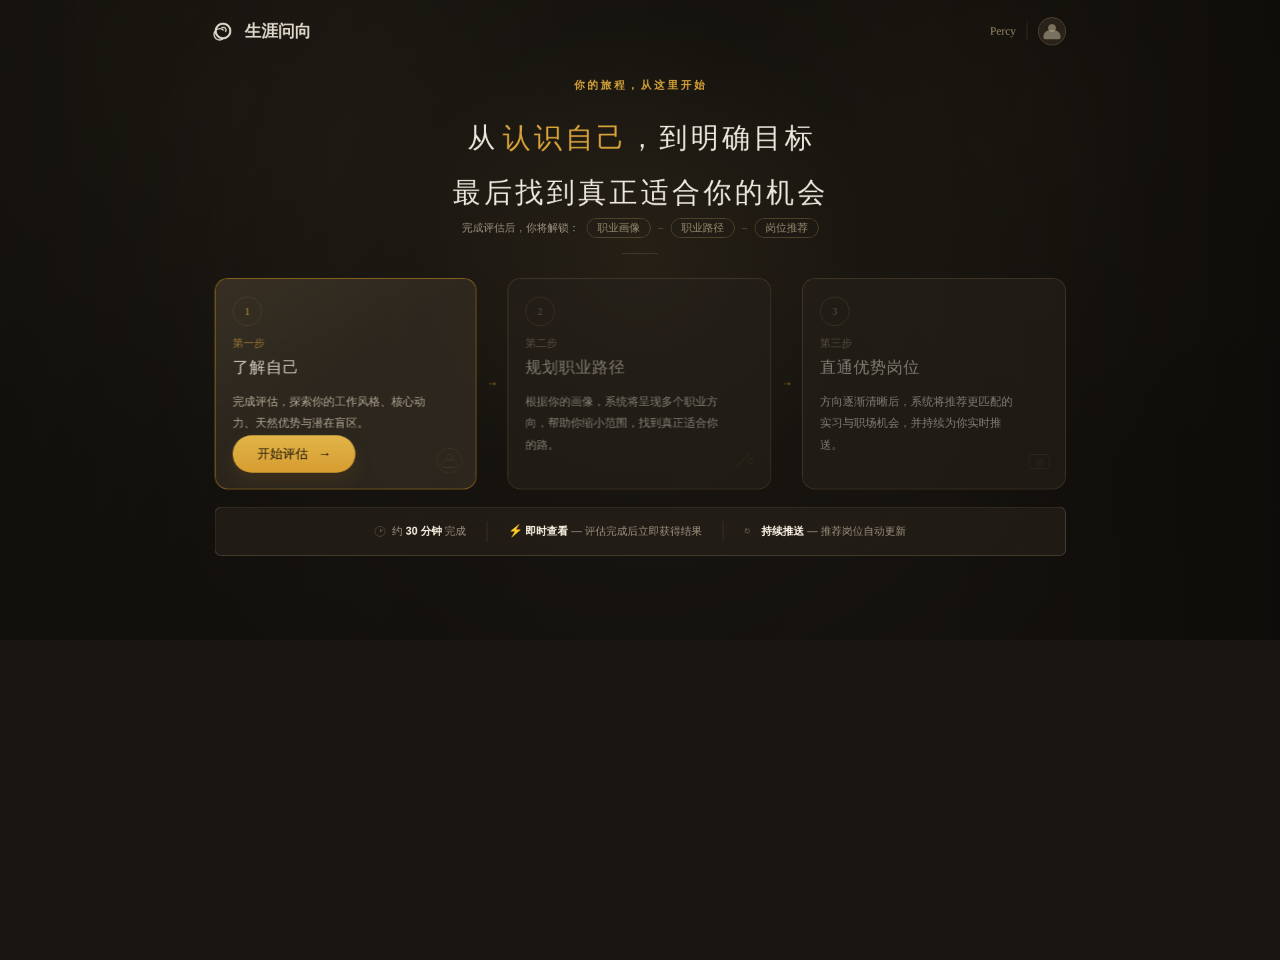
==== index.html @ 30a514fd "Publish landing page" ====
<!doctype html>
<html lang="zh-CN">
  <head>
    <meta charset="UTF-8" />
    <meta name="viewport" content="width=device-width, initial-scale=1.0" />
    <title>生涯问向</title>
    <link rel="stylesheet" href="./styles.css" />
  </head>
  <body>
    <main class="stage" aria-label="生涯问向引导页">
      <div class="grain"></div>
      <div class="shell">
        <header class="topbar">
          <a class="brand" href="#" aria-label="生涯问向首页">
            <span class="brand-mark" aria-hidden="true"></span>
            <span>生涯问向</span>
          </a>
          <div class="profile">
            <span>Percy</span>
            <span class="divider"></span>
            <span class="avatar" aria-hidden="true"></span>
          </div>
        </header>

        <section class="hero" aria-labelledby="hero-title">
          <p class="eyebrow">你的旅程，从这里开始</p>
          <h1 id="hero-title">
            <span>从认识自己，到明确目标</span>
            <span>最后找到真正适合你的机会</span>
          </h1>
          <div class="unlock">
            <span>完成评估后，你将解锁：</span>
            <strong>职业画像</strong>
            <i></i>
            <strong>职业路径</strong>
            <i></i>
            <strong>岗位推荐</strong>
          </div>
          <span class="tiny-rule" aria-hidden="true"></span>
        </section>

        <section class="cards" aria-label="评估流程">
          <article class="step-card active">
            <div class="step-number">1</div>
            <p class="step-label">第一步</p>
            <h2>了解自己</h2>
            <p class="step-copy">完成评估，探索你的工作风格、核心动力、天然优势与潜在盲区。</p>
            <a class="cta" href="#">
              <span>开始评估</span>
              <span aria-hidden="true">→</span>
            </a>
            <span class="card-icon person" aria-hidden="true"></span>
          </article>

          <span class="flow-arrow" aria-hidden="true">→</span>

          <article class="step-card">
            <div class="step-number">2</div>
            <p class="step-label">第二步</p>
            <h2>规划职业路径</h2>
            <p class="step-copy">根据你的画像，系统将呈现多个职业方向，帮助你缩小范围，找到真正适合你的路。</p>
            <span class="card-icon route" aria-hidden="true"></span>
          </article>

          <span class="flow-arrow" aria-hidden="true">→</span>

          <article class="step-card">
            <div class="step-number">3</div>
            <p class="step-label">第三步</p>
            <h2>直通优势岗位</h2>
            <p class="step-copy">方向逐渐清晰后，系统将推荐更匹配的实习与职场机会，并持续为你实时推送。</p>
            <span class="card-icon job" aria-hidden="true"></span>
          </article>
        </section>

        <footer class="info-strip" aria-label="评估说明">
          <div class="info-item">
            <span class="info-icon clock" aria-hidden="true"></span>
            <span>约 <strong>30 分钟</strong> 完成</span>
          </div>
          <span class="strip-divider"></span>
          <div class="info-item">
            <span class="info-icon flash" aria-hidden="true"></span>
            <span><strong>即时查看</strong> — 评估完成后立即获得结果</span>
          </div>
          <span class="strip-divider"></span>
          <div class="info-item">
            <span class="info-icon refresh" aria-hidden="true"></span>
            <span><strong>持续推送</strong> — 推荐岗位自动更新</span>
          </div>
        </footer>
      </div>
    </main>

    <script src="./gsap.min.js"></script>
    <script src="./app.js"></script>
  </body>
</html>
---- styles.css ----
:root {
  --scale: 1;
  --canvas-w: 1920px;
  --canvas-h: 960px;
  --bg: #191612;
  --panel: rgba(47, 41, 32, 0.58);
  --line: rgba(169, 145, 98, 0.27);
  --line-bright: rgba(210, 157, 49, 0.78);
  --gold: #d8a43a;
  --gold-soft: #9e7a33;
  --text: #f1eadf;
  --muted: #9c9180;
}

* {
  box-sizing: border-box;
}

html,
body {
  margin: 0;
  min-height: 100%;
  background: var(--bg);
  overflow-x: hidden;
  font-family: "Songti SC", "STSong", "Noto Serif SC", "Microsoft YaHei", serif;
  color: var(--text);
}

body {
  height: calc(var(--canvas-h) * var(--scale));
}

a {
  color: inherit;
  text-decoration: none;
}

.stage {
  position: relative;
  width: var(--canvas-w);
  height: var(--canvas-h);
  overflow: hidden;
  transform: scale(var(--scale));
  transform-origin: left top;
  background:
    radial-gradient(circle at 50% 40%, rgba(83, 68, 44, 0.25), transparent 31%),
    radial-gradient(circle at 16% 16%, rgba(67, 55, 38, 0.2), transparent 31%),
    radial-gradient(circle at 83% 18%, rgba(67, 51, 32, 0.18), transparent 30%),
    linear-gradient(120deg, #201c16 0%, #17140f 46%, #1a1611 100%);
}

.stage::before {
  content: "";
  position: absolute;
  inset: 0;
  background:
    radial-gradient(circle at 50% 46%, transparent 0 23%, rgba(0, 0, 0, 0.24) 71%),
    linear-gradient(90deg, rgba(0, 0, 0, 0.2), transparent 28%, transparent 72%, rgba(0, 0, 0, 0.26));
  pointer-events: none;
}

.grain {
  position: absolute;
  inset: -80px;
  opacity: 0.22;
  pointer-events: none;
  background-image:
    linear-gradient(115deg, rgba(255, 255, 255, 0.035) 0 1px, transparent 1px 7px),
    linear-gradient(24deg, rgba(0, 0, 0, 0.18) 0 1px, transparent 1px 9px);
  background-size: 13px 17px, 19px 23px;
  mix-blend-mode: soft-light;
}

.shell {
  position: relative;
  z-index: 1;
  width: 1277px;
  margin: 0 auto;
}

.topbar {
  height: 92px;
  display: flex;
  align-items: center;
  justify-content: space-between;
  color: rgba(244, 237, 224, 0.9);
}

.brand {
  display: inline-flex;
  align-items: center;
  gap: 20px;
  font-size: 25px;
  font-weight: 700;
  letter-spacing: 0;
}

.brand-mark {
  position: relative;
  width: 25px;
  height: 25px;
  border: 3px solid rgba(238, 231, 218, 0.95);
  border-radius: 50%;
}

.brand-mark::before,
.brand-mark::after {
  content: "";
  position: absolute;
  border: 2px solid rgba(238, 231, 218, 0.92);
  border-radius: 50%;
}

.brand-mark::before {
  width: 15px;
  height: 15px;
  left: -5px;
  top: 5px;
  border-right-color: transparent;
}

.brand-mark::after {
  width: 6px;
  height: 6px;
  right: 4px;
  top: 3px;
  border-left-color: transparent;
  border-bottom-color: transparent;
}

.profile {
  display: flex;
  align-items: center;
  gap: 16px;
  padding-top: 2px;
  color: #9a8766;
  font-size: 17px;
  font-family: "Times New Roman", "Microsoft YaHei", serif;
}

.divider {
  width: 1px;
  height: 26px;
  background: rgba(143, 121, 85, 0.45);
}

.avatar {
  position: relative;
  width: 42px;
  height: 42px;
  border-radius: 50%;
  border: 1px solid rgba(143, 121, 85, 0.5);
  background: rgba(120, 101, 74, 0.2);
}

.avatar::before,
.avatar::after {
  content: "";
  position: absolute;
  left: 50%;
  transform: translateX(-50%);
  background: rgba(190, 176, 151, 0.55);
}

.avatar::before {
  width: 12px;
  height: 12px;
  top: 9px;
  border-radius: 50%;
}

.avatar::after {
  width: 26px;
  height: 14px;
  bottom: 8px;
  border-radius: 14px 14px 5px 5px;
}

.hero {
  padding-top: 26px;
  text-align: center;
}

.eyebrow {
  margin: 0 0 28px;
  color: var(--gold);
  font-size: 16px;
  font-weight: 700;
  letter-spacing: 4px;
}

.hero h1 {
  margin: 0;
  color: rgba(245, 240, 229, 0.96);
  font-size: 42px;
  line-height: 1.95;
  font-weight: 500;
  letter-spacing: 5px;
}

.hero h1 span {
  display: block;
}

.hero h1 .gold {
  display: inline;
  color: var(--gold);
}

.hero h1 .gold-char {
  display: inline-block;
  transform-origin: 50% 78%;
}

.hero h1 span:first-child {
  margin-left: 3px;
}

.unlock {
  display: flex;
  align-items: center;
  justify-content: center;
  gap: 11px;
  margin-top: -4px;
  color: #9f937f;
  font-size: 16px;
  font-family: "Microsoft YaHei", sans-serif;
}

.unlock strong {
  height: 30px;
  padding: 4px 15px 0;
  border: 1px solid rgba(150, 123, 77, 0.52);
  border-radius: 16px;
  color: #96896f;
  font-weight: 500;
}

.unlock i {
  width: 8px;
  height: 1px;
  background: rgba(136, 117, 88, 0.55);
}

.tiny-rule {
  display: block;
  width: 54px;
  height: 1px;
  margin: 23px auto 0;
  background: rgba(148, 126, 88, 0.35);
}

.cards {
  display: grid;
  grid-template-columns: 393px 46px 396px 46px 396px;
  align-items: center;
  margin-top: 36px;
  perspective: 1200px;
  transform-style: preserve-3d;
}

.step-card {
  position: relative;
  height: 317px;
  padding: 27px 26px;
  border: 1px solid var(--line);
  border-radius: 20px;
  background: rgba(38, 33, 27, 0.62);
  color: rgba(214, 207, 194, 0.55);
  overflow: hidden;
  backface-visibility: hidden;
  transform-style: preserve-3d;
  transform-origin: 50% 50%;
}

.step-card::before {
  content: "";
  position: absolute;
  inset: 0;
  border-radius: inherit;
  background: linear-gradient(145deg, rgba(255, 216, 122, 0.05), transparent 48%);
  opacity: 0;
}

.step-card.active {
  border-color: rgba(194, 138, 32, 0.78);
  background: rgba(53, 46, 36, 0.72);
  color: #b4aa96;
}

.step-card.active::before {
  opacity: 1;
}

.step-number {
  display: grid;
  place-items: center;
  width: 44px;
  height: 44px;
  border: 1px solid rgba(137, 114, 77, 0.32);
  border-radius: 50%;
  color: #d5a640;
  font-size: 15px;
  font-family: Georgia, serif;
}

.step-label {
  margin: 16px 0 9px;
  color: var(--gold-soft);
  font-size: 16px;
  font-family: "Microsoft YaHei", sans-serif;
}

.step-card:not(.active) .step-label,
.step-card:not(.active) .step-number {
  color: rgba(159, 145, 121, 0.45);
}

.step-card h2 {
  margin: 0;
  color: rgba(244, 237, 225, 0.84);
  font-size: 24px;
  font-weight: 500;
  letter-spacing: 1px;
}

.step-card:not(.active) h2 {
  color: rgba(226, 219, 205, 0.5);
}

.step-copy {
  width: 305px;
  margin: 20px 0 0;
  color: currentColor;
  font-size: 17px;
  line-height: 1.9;
  font-family: "Microsoft YaHei", sans-serif;
}

.cta {
  position: absolute;
  left: 26px;
  bottom: 24px;
  display: inline-flex;
  align-items: center;
  justify-content: center;
  gap: 16px;
  width: 184px;
  height: 56px;
  border-radius: 30px;
  background: linear-gradient(180deg, #e2b548, #d79d31);
  color: #17120b;
  font-size: 19px;
  font-family: "Microsoft YaHei", sans-serif;
  box-shadow: 0 12px 28px rgba(195, 134, 30, 0.12);
}

.flow-arrow {
  display: grid;
  place-items: center;
  color: #b88426;
  font-size: 18px;
  font-family: Arial, sans-serif;
}

.card-icon {
  position: absolute;
  right: 21px;
  bottom: 23px;
  width: 38px;
  height: 38px;
  opacity: 0.45;
}

.person {
  border: 1px solid rgba(151, 120, 59, 0.5);
  border-radius: 50%;
}

.person::before,
.person::after {
  content: "";
  position: absolute;
  left: 50%;
  transform: translateX(-50%);
  border: 1px solid rgba(151, 120, 59, 0.5);
}

.person::before {
  top: 8px;
  width: 8px;
  height: 8px;
  border-radius: 50%;
}

.person::after {
  bottom: 7px;
  width: 22px;
  height: 12px;
  border-radius: 14px 14px 5px 5px;
}

.route::before,
.route::after {
  content: "";
  position: absolute;
  border-color: rgba(151, 120, 59, 0.42);
}

.route::before {
  left: 4px;
  top: 18px;
  width: 27px;
  height: 1px;
  background: rgba(151, 120, 59, 0.42);
  transform: rotate(135deg);
}

.route::after {
  right: 4px;
  top: 15px;
  width: 7px;
  height: 7px;
  border: 1px solid rgba(151, 120, 59, 0.42);
  border-radius: 50%;
}

.job {
  border: 1px solid rgba(151, 120, 59, 0.36);
  border-radius: 4px;
  width: 31px;
  height: 22px;
  right: 24px;
  bottom: 30px;
}

.job::before,
.job::after {
  content: "";
  position: absolute;
  background: rgba(151, 120, 59, 0.36);
}

.job::before {
  left: 7px;
  right: 7px;
  top: 6px;
  height: 1px;
}

.job::after {
  left: 12px;
  top: 10px;
  width: 7px;
  height: 4px;
  border: 1px solid rgba(151, 120, 59, 0.36);
  background: transparent;
}

.info-strip {
  display: flex;
  align-items: center;
  justify-content: center;
  height: 74px;
  margin-top: 26px;
  border: 1px solid rgba(142, 121, 88, 0.47);
  border-radius: 10px;
  background: rgba(42, 36, 28, 0.58);
  color: #9f927f;
  font-size: 16px;
  font-family: "Microsoft YaHei", sans-serif;
}

.info-item {
  display: flex;
  align-items: center;
  gap: 10px;
  height: 100%;
}

.info-item strong {
  color: #fff7e8;
}

.info-icon {
  position: relative;
  display: inline-block;
  width: 16px;
  height: 16px;
  color: #c49a32;
}

.clock {
  border: 1px solid rgba(160, 145, 119, 0.45);
  border-radius: 50%;
}

.clock::before,
.clock::after {
  content: "";
  position: absolute;
  left: 7px;
  top: 3px;
  width: 1px;
  height: 5px;
  background: rgba(160, 145, 119, 0.55);
  transform-origin: bottom;
}

.clock::after {
  height: 4px;
  transform: rotate(55deg);
}

.flash::before {
  content: "⚡";
  position: absolute;
  left: 0;
  top: -4px;
  color: #d6a52e;
  font-size: 18px;
}

.refresh::before {
  content: "↻";
  position: absolute;
  left: 0;
  top: -5px;
  color: rgba(160, 145, 119, 0.65);
  font-size: 19px;
}

.strip-divider {
  width: 1px;
  height: 31px;
  margin: 0 31px;
  background: rgba(139, 119, 86, 0.42);
}

.brand,
.profile,
.eyebrow,
.hero h1 span,
.gold-char,
.unlock,
.tiny-rule,
.step-card,
.flow-arrow,
.info-strip {
  will-change: transform, opacity;
}

@media (prefers-reduced-motion: reduce) {
  *,
  *::before,
  *::after {
    animation-duration: 0.001ms !important;
    animation-iteration-count: 1 !important;
    transition-duration: 0.001ms !important;
  }
}
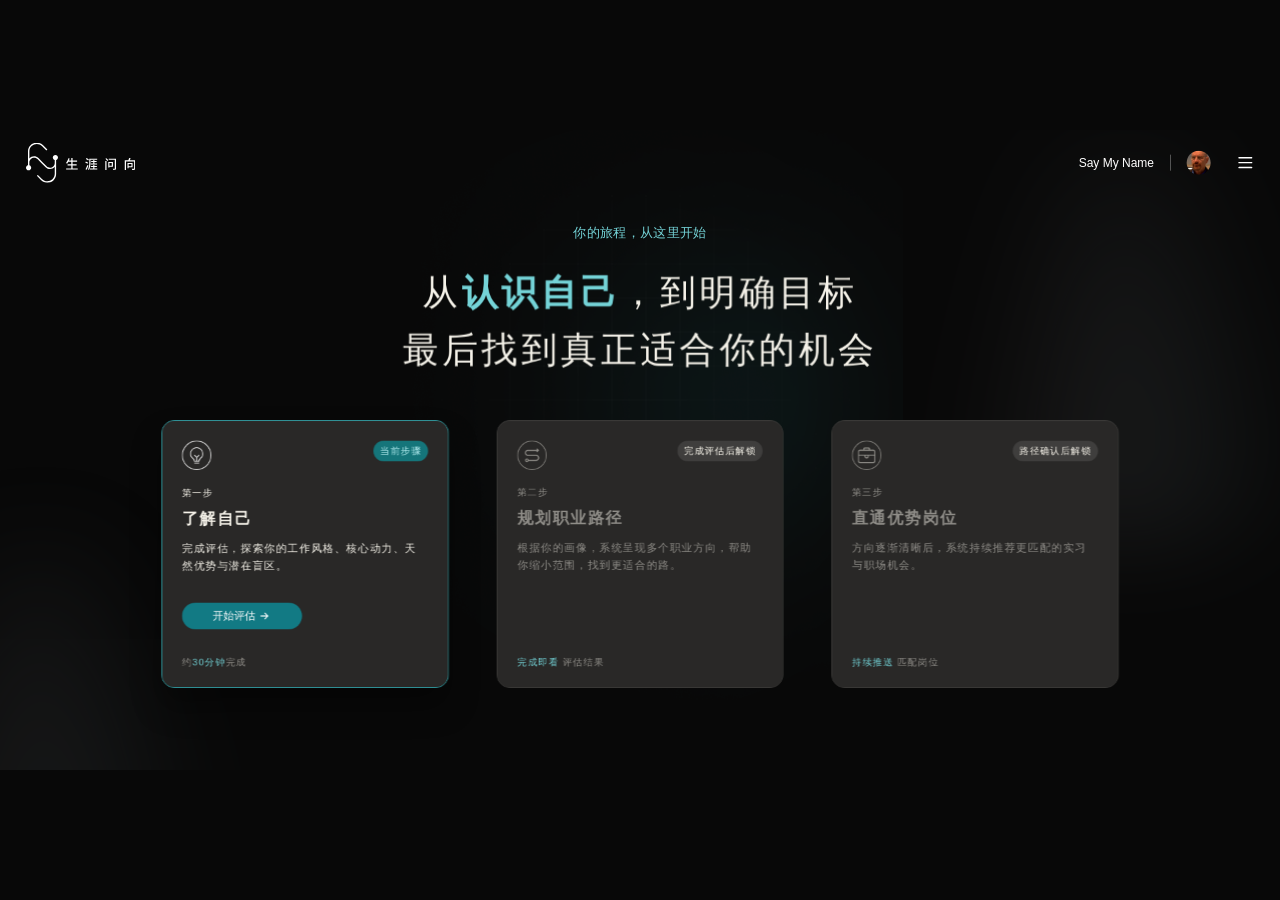
==== commit 9c99ffd6: "Publish updated landing page" ====
--- a/index.html
+++ b/index.html
@@ -4,95 +4,106 @@
     <meta charset="UTF-8" />
     <meta name="viewport" content="width=device-width, initial-scale=1.0" />
     <title>生涯问向</title>
-    <link rel="stylesheet" href="./styles.css" />
+    <link rel="stylesheet" href="./style.css" />
   </head>
   <body>
-    <main class="stage" aria-label="生涯问向引导页">
-      <div class="grain"></div>
-      <div class="shell">
+    <main class="viewport" aria-label="生涯问向引导页">
+      <section class="stage" id="stage">
+        <img class="ambient ambient-top" src="./img/glow-top.svg" alt="" />
+        <img class="ambient ambient-bottom" src="./img/glow-bottom.svg" alt="" />
+        <img class="grid-bg" src="./img/网格.svg" alt="" />
+        <img class="title-glow" src="./img/光晕.png" alt="" />
+
         <header class="topbar">
           <a class="brand" href="#" aria-label="生涯问向首页">
-            <span class="brand-mark" aria-hidden="true"></span>
-            <span>生涯问向</span>
+            <img class="brand-mark" src="./img/logo-mark.svg" alt="" />
+            <img class="brand-text" src="./img/logo-text.svg" alt="生涯问向" />
           </a>
-          <div class="profile">
-            <span>Percy</span>
-            <span class="divider"></span>
-            <span class="avatar" aria-hidden="true"></span>
+
+          <div class="user-area">
+            <button class="profile-button" type="button" aria-expanded="false" aria-controls="profile-panel">
+              <span>Say My Name</span>
+              <span class="divider" aria-hidden="true"></span>
+              <span class="avatar-mask">
+                <img src="./img/avatar.png" alt="" />
+              </span>
+            </button>
+            <button class="menu-button" type="button" aria-expanded="false" aria-controls="menu-panel" aria-label="打开菜单">
+              <img src="./img/menu.svg" alt="" />
+            </button>
           </div>
         </header>
 
-        <section class="hero" aria-labelledby="hero-title">
+        <div class="profile-panel" id="profile-panel" hidden>
+          <strong>Say My Name</strong>
+          <span>当前旅程：了解自己</span>
+        </div>
+
+        <nav class="menu-panel" id="menu-panel" hidden aria-label="菜单">
+          <a href="#steps">旅程步骤</a>
+          <a href="#steps">职业路径</a>
+          <a href="#steps">岗位推荐</a>
+        </nav>
+
+        <section class="hero">
           <p class="eyebrow">你的旅程，从这里开始</p>
-          <h1 id="hero-title">
-            <span>从认识自己，到明确目标</span>
-            <span>最后找到真正适合你的机会</span>
+          <h1>
+            从<span class="accent">认识自己</span>，到明确目标<br />
+            最后找到真正适合你的机会
           </h1>
-          <div class="unlock">
-            <span>完成评估后，你将解锁：</span>
-            <strong>职业画像</strong>
-            <i></i>
-            <strong>职业路径</strong>
-            <i></i>
-            <strong>岗位推荐</strong>
-          </div>
-          <span class="tiny-rule" aria-hidden="true"></span>
         </section>
 
-        <section class="cards" aria-label="评估流程">
-          <article class="step-card active">
-            <div class="step-number">1</div>
-            <p class="step-label">第一步</p>
-            <h2>了解自己</h2>
-            <p class="step-copy">完成评估，探索你的工作风格、核心动力、天然优势与潜在盲区。</p>
-            <a class="cta" href="#">
-              <span>开始评估</span>
-              <span aria-hidden="true">→</span>
-            </a>
-            <span class="card-icon person" aria-hidden="true"></span>
+        <section class="steps" id="steps" aria-label="旅程步骤">
+          <article class="card card-active" data-step="1">
+            <div class="card-top">
+              <img class="step-icon" src="./img/icon-step1.svg" alt="" />
+              <span class="badge badge-active">当前步骤</span>
+            </div>
+            <div class="card-copy">
+              <p class="step-label">第一步</p>
+              <h2>了解自己</h2>
+              <p>完成评估，探索你的工作风格、核心动力、天然优势与潜在盲区。</p>
+            </div>
+            <button class="primary-action" type="button">
+              开始评估
+              <svg viewBox="0 0 20 20" aria-hidden="true">
+                <path d="M4.4 10h10.1M10.4 5.8 14.6 10l-4.2 4.2" />
+              </svg>
+            </button>
+            <p class="card-note">约<span>30分钟</span>完成</p>
           </article>
 
-          <span class="flow-arrow" aria-hidden="true">→</span>
-
-          <article class="step-card">
-            <div class="step-number">2</div>
-            <p class="step-label">第二步</p>
-            <h2>规划职业路径</h2>
-            <p class="step-copy">根据你的画像，系统将呈现多个职业方向，帮助你缩小范围，找到真正适合你的路。</p>
-            <span class="card-icon route" aria-hidden="true"></span>
+          <article class="card is-locked" data-step="2" tabindex="0">
+            <div class="card-top">
+              <img class="step-icon" src="./img/icon-step2.svg" alt="" />
+              <span class="badge">完成评估后解锁</span>
+            </div>
+            <div class="card-copy muted">
+              <p class="step-label">第二步</p>
+              <h2>规划职业路径</h2>
+              <p>根据你的画像，系统呈现多个职业方向，帮助<br />你缩小范围，找到更适合的路。</p>
+            </div>
+            <p class="card-note strong"><span>完成即看</span> 评估结果</p>
           </article>
 
-          <span class="flow-arrow" aria-hidden="true">→</span>
-
-          <article class="step-card">
-            <div class="step-number">3</div>
-            <p class="step-label">第三步</p>
-            <h2>直通优势岗位</h2>
-            <p class="step-copy">方向逐渐清晰后，系统将推荐更匹配的实习与职场机会，并持续为你实时推送。</p>
-            <span class="card-icon job" aria-hidden="true"></span>
+          <article class="card is-locked" data-step="3" tabindex="0">
+            <div class="card-top">
+              <img class="step-icon" src="./img/icon-step3.svg" alt="" />
+              <span class="badge">路径确认后解锁</span>
+            </div>
+            <div class="card-copy muted">
+              <p class="step-label">第三步</p>
+              <h2>直通优势岗位</h2>
+              <p>方向逐渐清晰后，系统持续推荐更匹配的实习<br />与职场机会。</p>
+            </div>
+            <p class="card-note strong"><span>持续推送</span> 匹配岗位</p>
           </article>
         </section>
 
-        <footer class="info-strip" aria-label="评估说明">
-          <div class="info-item">
-            <span class="info-icon clock" aria-hidden="true"></span>
-            <span>约 <strong>30 分钟</strong> 完成</span>
-          </div>
-          <span class="strip-divider"></span>
-          <div class="info-item">
-            <span class="info-icon flash" aria-hidden="true"></span>
-            <span><strong>即时查看</strong> — 评估完成后立即获得结果</span>
-          </div>
-          <span class="strip-divider"></span>
-          <div class="info-item">
-            <span class="info-icon refresh" aria-hidden="true"></span>
-            <span><strong>持续推送</strong> — 推荐岗位自动更新</span>
-          </div>
-        </footer>
-      </div>
+        <div class="toast" role="status" aria-live="polite"></div>
+      </section>
     </main>
 
-    <script src="./gsap.min.js"></script>
-    <script src="./app.js"></script>
+    <script src="./script.js"></script>
   </body>
 </html>
--- a/style.css
+++ b/style.css
@@ -0,0 +1,630 @@
+:root {
+  --design-width: 1920;
+  --design-height: 960;
+  --scale: 1;
+  --bg: #080808;
+  --panel: #292827;
+  --panel-border: #3d3c3a;
+  --brand: #30b1b8;
+  --brand-deep: #127a84;
+  --brand-mid: #15757a;
+  --brand-soft: #74d3d7;
+  --brand-pale: #baf2f5;
+  --text: #f5f2e9;
+  --text-bright: #fffcf2;
+  --muted: #8f8d88;
+}
+
+* {
+  box-sizing: border-box;
+}
+
+[hidden] {
+  display: none !important;
+}
+
+html,
+body {
+  width: 100%;
+  height: 100%;
+  margin: 0;
+  overflow: hidden;
+  background: var(--bg);
+  font-family: "Noto Sans SC", "PingFang SC", "Microsoft YaHei", Arial, sans-serif;
+}
+
+button,
+a {
+  font: inherit;
+}
+
+.viewport {
+  position: relative;
+  width: 100vw;
+  height: 100vh;
+  overflow: hidden;
+  background: var(--bg);
+}
+
+.stage {
+  position: absolute;
+  left: 0;
+  top: 0;
+  width: 1920px;
+  height: 960px;
+  flex: 0 0 auto;
+  overflow: hidden;
+  background: var(--bg);
+  color: var(--text);
+  transform: scale(var(--scale));
+  transform-origin: top left;
+}
+
+.ambient,
+.grid-bg,
+.title-glow {
+  position: absolute;
+  pointer-events: none;
+  user-select: none;
+}
+
+.ambient-top {
+  left: 1324px;
+  top: -179px;
+  width: 734.708px;
+  height: 954.3px;
+}
+
+.ambient-bottom {
+  left: -304px;
+  top: 416px;
+  width: 734.708px;
+  height: 954.3px;
+}
+
+.grid-bg {
+  left: 547px;
+  top: 0;
+  width: 826px;
+  height: 761px;
+}
+
+.title-glow {
+  left: 565px;
+  top: 0;
+  width: 790px;
+  height: 960px;
+  opacity: 0.36;
+  mix-blend-mode: screen;
+  -webkit-mask-image: radial-gradient(circle at 50% 42%, #000 0 34%, rgba(0, 0, 0, 0.58) 58%, transparent 78%);
+  mask-image: radial-gradient(circle at 50% 42%, #000 0 34%, rgba(0, 0, 0, 0.58) 58%, transparent 78%);
+}
+
+.topbar {
+  position: absolute;
+  left: 39px;
+  top: 19px;
+  width: 1841px;
+  height: 60px;
+  display: flex;
+  align-items: center;
+  justify-content: space-between;
+  z-index: 5;
+}
+
+.brand {
+  position: relative;
+  display: block;
+  width: 163.5px;
+  height: 60px;
+}
+
+.brand-mark {
+  position: absolute;
+  left: 0;
+  top: 0;
+  width: 48px;
+  height: 60px;
+}
+
+.brand-text {
+  position: absolute;
+  right: 0;
+  top: 22.5px;
+  width: 103.5px;
+  height: 18px;
+}
+
+.user-area {
+  display: flex;
+  align-items: center;
+  gap: 40px;
+  height: 40.5px;
+}
+
+.profile-button,
+.menu-button {
+  border: 0;
+  background: transparent;
+  color: #fff;
+  cursor: pointer;
+}
+
+.profile-button {
+  display: flex;
+  align-items: center;
+  gap: 24px;
+  height: 40.5px;
+  padding: 0;
+  font-family: "Kumbh Sans", Arial, sans-serif;
+  font-size: 18px;
+  line-height: 36px;
+}
+
+.divider {
+  width: 1px;
+  height: 24px;
+  background: rgba(255, 255, 255, 0.45);
+}
+
+.avatar-mask {
+  width: 36px;
+  height: 36px;
+  border-radius: 999px;
+  overflow: hidden;
+  display: block;
+}
+
+.avatar-mask img {
+  width: 67.5px;
+  height: 36px;
+  object-fit: cover;
+  transform: translateX(-25.5px);
+  display: block;
+}
+
+.menu-button {
+  width: 24px;
+  height: 24px;
+  padding: 0;
+}
+
+.menu-button img {
+  width: 24px;
+  height: 24px;
+  display: block;
+}
+
+.profile-panel,
+.menu-panel {
+  position: absolute;
+  z-index: 10;
+  right: 39px;
+  top: 88px;
+  min-width: 220px;
+  padding: 18px 20px;
+  border: 1px solid rgba(116, 211, 215, 0.35);
+  border-radius: 16px;
+  background: rgba(41, 40, 39, 0.92);
+  box-shadow: 0 24px 45px rgba(0, 0, 0, 0.35);
+  backdrop-filter: blur(16px);
+}
+
+.profile-panel {
+  right: 94px;
+  display: grid;
+  gap: 8px;
+  color: var(--text);
+  font-size: 15px;
+}
+
+.profile-panel span {
+  color: var(--muted);
+  font-size: 14px;
+}
+
+.menu-panel {
+  display: grid;
+  gap: 14px;
+}
+
+.menu-panel a {
+  color: var(--text);
+  text-decoration: none;
+  font-size: 16px;
+}
+
+.hero {
+  position: absolute;
+  left: 459px;
+  top: 139px;
+  width: 1002px;
+  text-align: center;
+  z-index: 2;
+  perspective: 1200px;
+}
+
+.eyebrow {
+  margin: 0 0 32px;
+  color: var(--brand-soft);
+  font-size: 20px;
+  font-weight: 500;
+  line-height: 28.5px;
+}
+
+h1 {
+  margin: 0;
+  height: 145px;
+  color: var(--text);
+  font-size: 54px;
+  font-weight: 400;
+  line-height: 1.6;
+  letter-spacing: 5.4px;
+}
+
+h1 .accent {
+  color: var(--brand-soft);
+  font-weight: 700;
+}
+
+.split-line {
+  display: block;
+  white-space: nowrap;
+}
+
+.split-word,
+.split-char {
+  display: inline-block;
+}
+
+.split-char {
+  opacity: 0;
+  transform: translateY(34px) rotateX(72deg) scale(0.92);
+  transform-origin: 50% 100%;
+  will-change: transform, opacity;
+  animation: splitTextReveal 860ms cubic-bezier(0.16, 1, 0.3, 1) forwards;
+  animation-delay: calc(120ms + var(--char-index) * 24ms);
+}
+
+.eyebrow {
+  opacity: 0;
+  transform: translateY(16px);
+  animation: eyebrowReveal 740ms cubic-bezier(0.2, 0.9, 0.2, 1) 70ms forwards;
+}
+
+.steps {
+  position: absolute;
+  left: 242px;
+  top: 435px;
+  width: 1436px;
+  height: 402px;
+  display: flex;
+  align-items: stretch;
+  gap: 72px;
+  z-index: 3;
+  perspective: 1600px;
+}
+
+.card {
+  position: relative;
+  width: 431px;
+  height: 402px;
+  padding: 30px;
+  border: 1px solid var(--panel-border);
+  border-radius: 20px;
+  background: var(--panel);
+  box-shadow: inset 0 1px 0 rgba(255, 255, 255, 0.04);
+  color: var(--muted);
+  overflow: hidden;
+  isolation: isolate;
+  opacity: 0;
+  transform: perspective(1100px) rotateY(-42deg) rotateX(10deg) translate3d(-74px, 26px, -70px) scale(0.94);
+  transform-origin: 50% 50%;
+  will-change: transform, opacity;
+  animation: cardFlipIn 980ms cubic-bezier(0.18, 0.92, 0.22, 1) forwards;
+  animation-delay: calc(660ms + var(--card-index, 0) * 180ms);
+  transition: border-color 420ms cubic-bezier(0.16, 1, 0.3, 1), box-shadow 420ms cubic-bezier(0.16, 1, 0.3, 1), background-color 420ms cubic-bezier(0.16, 1, 0.3, 1), transform 520ms cubic-bezier(0.16, 1, 0.3, 1);
+}
+
+.card::before {
+  content: "";
+  position: absolute;
+  inset: -1px;
+  z-index: 0;
+  border-radius: inherit;
+  background: radial-gradient(360px circle at var(--spot-x, 50%) var(--spot-y, 50%), rgba(116, 211, 215, 0.27), rgba(48, 177, 184, 0.14) 30%, rgba(255, 255, 255, 0.04) 48%, transparent 70%);
+  opacity: 0;
+  pointer-events: none;
+  transition: opacity 360ms cubic-bezier(0.16, 1, 0.3, 1);
+}
+
+.card::after {
+  content: "";
+  position: absolute;
+  inset: 0;
+  z-index: 0;
+  border-radius: inherit;
+  background: linear-gradient(135deg, rgba(255, 255, 255, 0.12), transparent 32%, rgba(116, 211, 215, 0.08) 100%);
+  opacity: 0;
+  pointer-events: none;
+  transition: opacity 420ms cubic-bezier(0.16, 1, 0.3, 1);
+}
+
+.card > * {
+  position: relative;
+  z-index: 1;
+}
+
+.card:hover {
+  border-color: rgba(116, 211, 215, 0.85);
+  background-color: #2d2c2a;
+  box-shadow: inset 0 1px 0 rgba(255, 255, 255, 0.08), 0 30px 60px rgba(0, 0, 0, 0.32), 0 0 32px rgba(48, 177, 184, 0.08);
+  transform: perspective(1100px) translate3d(0, -8px, 34px) rotateX(1.4deg);
+}
+
+.card:hover::before,
+.card:hover::after {
+  opacity: 1;
+}
+
+.card:nth-child(2) {
+  width: 430px;
+  --card-index: 1;
+}
+
+.card:nth-child(3) {
+  --card-index: 2;
+}
+
+.card-active {
+  --card-index: 0;
+  border-color: var(--brand);
+  box-shadow: inset 0 1px 0 rgba(255, 255, 255, 0.04), 0 28px 45px rgba(0, 0, 0, 0.35);
+  color: var(--text);
+}
+
+.card-top {
+  display: flex;
+  align-items: flex-start;
+  justify-content: space-between;
+  width: 100%;
+  height: 44px;
+}
+
+.step-icon {
+  width: 44px;
+  height: 44px;
+  display: block;
+}
+
+.badge {
+  min-height: 31px;
+  padding: 7px 10px;
+  border-radius: 999px;
+  background: rgba(255, 255, 255, 0.1);
+  color: var(--text-bright);
+  font-size: 14px;
+  line-height: 17px;
+  letter-spacing: 1.4px;
+  white-space: nowrap;
+}
+
+.badge-active {
+  background: var(--brand-mid);
+  color: var(--brand-pale);
+  font-weight: 500;
+}
+
+.card-copy {
+  margin-top: 27px;
+}
+
+.card:nth-child(n + 2) .card-copy {
+  margin-top: 26px;
+}
+
+.step-label,
+.card-copy h2,
+.card-copy p,
+.card-note {
+  margin: 0;
+}
+
+.step-label {
+  height: 14px;
+  color: inherit;
+  font-size: 14px;
+  font-weight: 500;
+  line-height: 14px;
+  letter-spacing: 1.4px;
+}
+
+.card-copy h2 {
+  margin-top: 20px;
+  height: 24px;
+  color: inherit;
+  font-size: 24px;
+  font-weight: 700;
+  line-height: 24px;
+  letter-spacing: 2.4px;
+}
+
+.card-copy > p:last-child {
+  margin-top: 20px;
+  color: inherit;
+  font-size: 16px;
+  font-weight: 400;
+  line-height: 1.6;
+  letter-spacing: 1.6px;
+}
+
+.muted {
+  color: var(--muted);
+}
+
+.primary-action {
+  position: absolute;
+  left: 30px;
+  top: 273px;
+  width: 180px;
+  height: 40px;
+  border: 0;
+  border-radius: 24px;
+  background: var(--brand-deep);
+  color: #fff;
+  display: flex;
+  align-items: center;
+  justify-content: center;
+  gap: 4px;
+  font-size: 16px;
+  line-height: 20px;
+  cursor: pointer;
+  transition: background 160ms ease, transform 160ms ease;
+}
+
+.primary-action:hover {
+  background: #15919b;
+  transform: translateY(-1px);
+}
+
+.primary-action:active {
+  transform: translateY(0);
+}
+
+.primary-action svg {
+  width: 20px;
+  height: 20px;
+  fill: none;
+  stroke: currentColor;
+  stroke-width: 1.6;
+  stroke-linecap: round;
+  stroke-linejoin: round;
+}
+
+.card-note {
+  position: absolute;
+  left: 30px;
+  bottom: 29px;
+  width: 371px;
+  color: var(--muted);
+  font-size: 14px;
+  line-height: 17px;
+  letter-spacing: 1.6px;
+}
+
+.card-note span {
+  color: var(--brand-soft);
+}
+
+.card-note.strong {
+  font-weight: 400;
+}
+
+.is-locked {
+  cursor: pointer;
+}
+
+.is-locked:focus-visible,
+.profile-button:focus-visible,
+.menu-button:focus-visible,
+.primary-action:focus-visible {
+  outline: 2px solid var(--brand-soft);
+  outline-offset: 4px;
+}
+
+.toast {
+  position: absolute;
+  left: 50%;
+  bottom: 44px;
+  z-index: 20;
+  min-width: 260px;
+  padding: 14px 20px;
+  border-radius: 14px;
+  background: rgba(18, 122, 132, 0.95);
+  color: #fff;
+  text-align: center;
+  font-size: 16px;
+  line-height: 22px;
+  opacity: 0;
+  transform: translateX(-50%) translateY(12px);
+  pointer-events: none;
+  transition: opacity 180ms ease, transform 180ms ease;
+}
+
+.toast.is-visible {
+  opacity: 1;
+  transform: translateX(-50%) translateY(0);
+}
+
+@keyframes splitTextReveal {
+  0% {
+    opacity: 0;
+    transform: translateY(34px) rotateX(72deg) scale(0.92);
+    filter: blur(7px);
+  }
+
+  62% {
+    opacity: 1;
+    transform: translateY(-4px) rotateX(-7deg) scale(1.015);
+    filter: blur(0);
+  }
+
+  100% {
+    opacity: 1;
+    transform: translateY(0) rotateX(0deg) scale(1);
+    filter: blur(0);
+  }
+}
+
+@keyframes eyebrowReveal {
+  0% {
+    opacity: 0;
+    transform: translateY(16px);
+    filter: blur(4px);
+  }
+
+  100% {
+    opacity: 1;
+    transform: translateY(0);
+    filter: blur(0);
+  }
+}
+
+@keyframes cardFlipIn {
+  0% {
+    opacity: 0;
+    transform: perspective(1100px) rotateY(-42deg) rotateX(10deg) translate3d(-74px, 26px, -70px) scale(0.94);
+    filter: blur(8px);
+  }
+
+  68% {
+    opacity: 1;
+    transform: perspective(1100px) rotateY(5deg) rotateX(-2deg) translate3d(0, -5px, 18px) scale(1.01);
+    filter: blur(0);
+  }
+
+  100% {
+    opacity: 1;
+    transform: perspective(1100px) rotateY(0deg) rotateX(0deg) translate3d(0, 0, 0) scale(1);
+    filter: blur(0);
+  }
+}
+
+@media (prefers-reduced-motion: reduce) {
+  .eyebrow,
+  .split-char,
+  .card {
+    animation: none;
+    opacity: 1;
+    transform: none;
+    filter: none;
+  }
+
+  .card,
+  .card::before,
+  .card::after,
+  .primary-action,
+  .toast {
+    transition-duration: 1ms;
+  }
+}
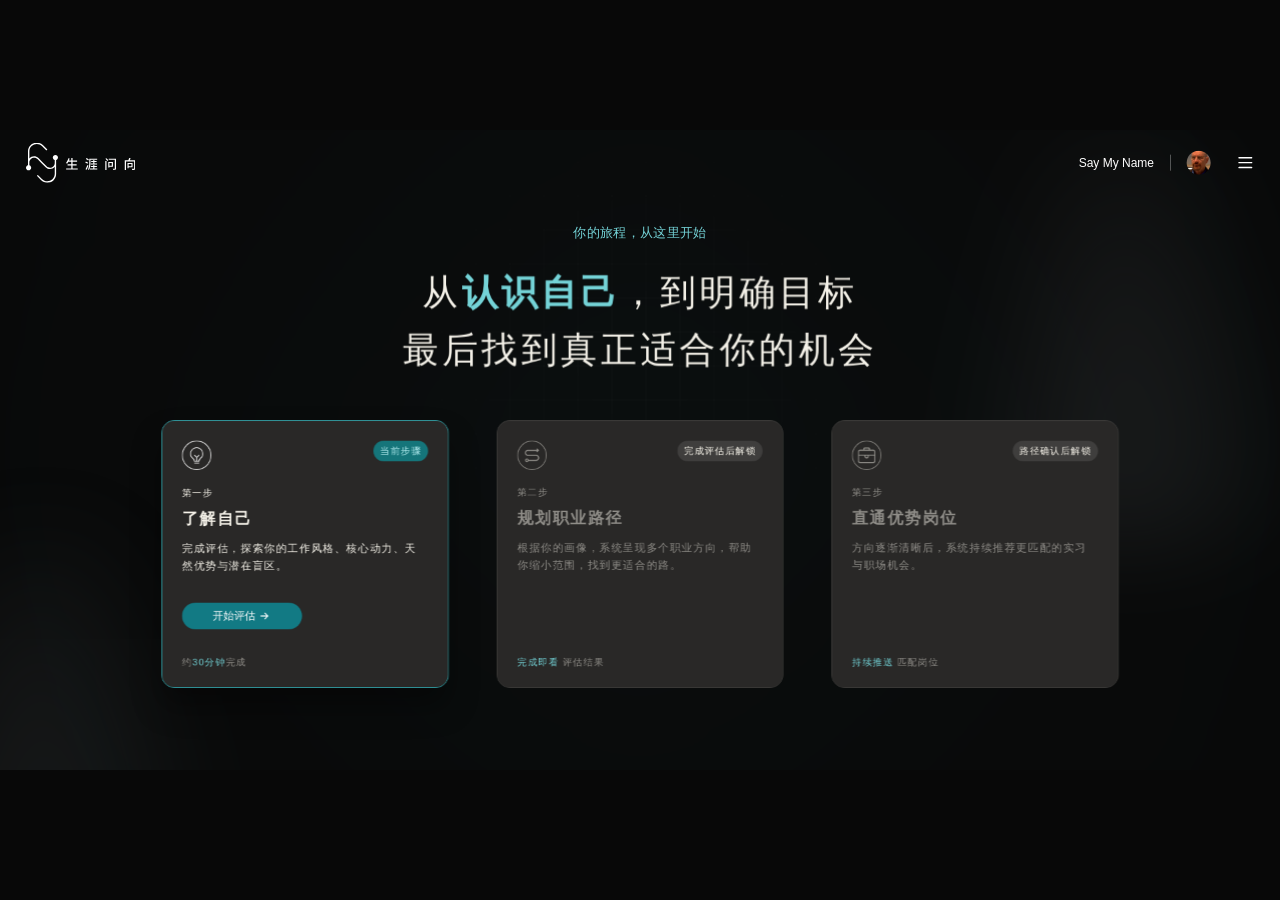
==== commit f1d0c060: "Replace title glow image with CSS blur" ====
--- a/index.html
+++ b/index.html
@@ -12,7 +12,7 @@
         <img class="ambient ambient-top" src="./img/glow-top.svg" alt="" />
         <img class="ambient ambient-bottom" src="./img/glow-bottom.svg" alt="" />
         <img class="grid-bg" src="./img/网格.svg" alt="" />
-        <img class="title-glow" src="./img/光晕.png" alt="" />
+        <div class="title-glow" aria-hidden="true"></div>
 
         <header class="topbar">
           <a class="brand" href="#" aria-label="生涯问向首页">
--- a/style.css
+++ b/style.css
@@ -90,14 +90,16 @@
 }
 
 .title-glow {
-  left: 565px;
-  top: 0;
-  width: 790px;
-  height: 960px;
-  opacity: 0.36;
+  left: 810px;
+  top: 330px;
+  width: 300px;
+  height: 300px;
+  border-radius: 50%;
+  background: #30b1b8;
+  opacity: 0.64;
+  filter: blur(400px);
+  transform: translateZ(0);
   mix-blend-mode: screen;
-  -webkit-mask-image: radial-gradient(circle at 50% 42%, #000 0 34%, rgba(0, 0, 0, 0.58) 58%, transparent 78%);
-  mask-image: radial-gradient(circle at 50% 42%, #000 0 34%, rgba(0, 0, 0, 0.58) 58%, transparent 78%);
 }
 
 .topbar {
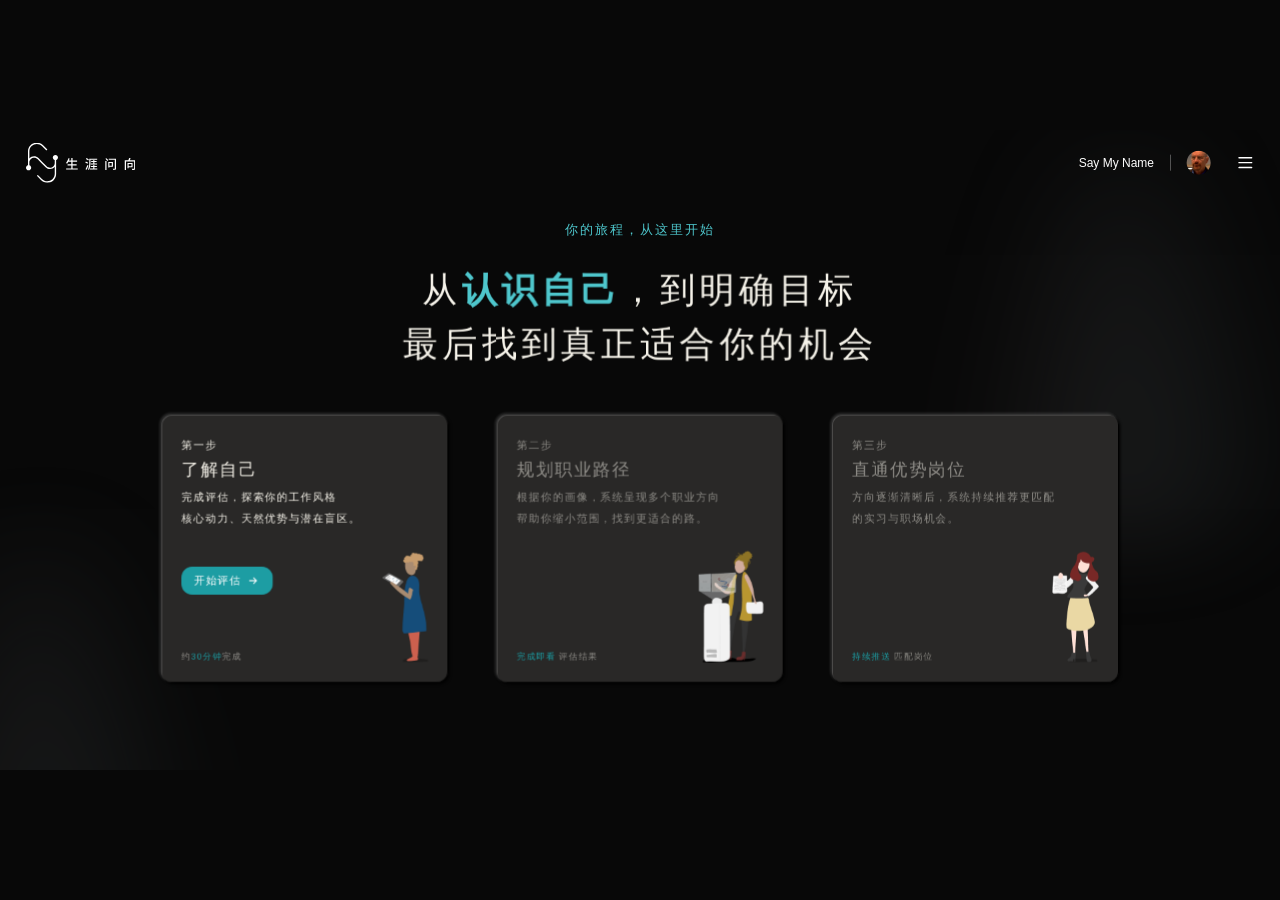
==== commit 1774177d: "Update landing page to new UI" ====
--- a/index.html
+++ b/index.html
@@ -4,7 +4,7 @@
     <meta charset="UTF-8" />
     <meta name="viewport" content="width=device-width, initial-scale=1.0" />
     <title>生涯问向</title>
-    <link rel="stylesheet" href="./style.css" />
+    <link rel="stylesheet" href="./style.css?v=bgfade1" />
   </head>
   <body>
     <main class="viewport" aria-label="生涯问向引导页">
@@ -55,14 +55,10 @@
 
         <section class="steps" id="steps" aria-label="旅程步骤">
           <article class="card card-active" data-step="1">
-            <div class="card-top">
-              <img class="step-icon" src="./img/icon-step1.svg" alt="" />
-              <span class="badge badge-active">当前步骤</span>
-            </div>
             <div class="card-copy">
               <p class="step-label">第一步</p>
               <h2>了解自己</h2>
-              <p>完成评估，探索你的工作风格、核心动力、天然优势与潜在盲区。</p>
+              <p>完成评估，探索你的工作风格<br />核心动力、天然优势与潜在盲区。</p>
             </div>
             <button class="primary-action" type="button">
               开始评估
@@ -71,32 +67,27 @@
               </svg>
             </button>
             <p class="card-note">约<span>30分钟</span>完成</p>
+            <img class="person person-1" src="./img/person-1.png" alt="" />
           </article>
 
           <article class="card is-locked" data-step="2" tabindex="0">
-            <div class="card-top">
-              <img class="step-icon" src="./img/icon-step2.svg" alt="" />
-              <span class="badge">完成评估后解锁</span>
-            </div>
             <div class="card-copy muted">
               <p class="step-label">第二步</p>
               <h2>规划职业路径</h2>
-              <p>根据你的画像，系统呈现多个职业方向，帮助<br />你缩小范围，找到更适合的路。</p>
+              <p>根据你的画像，系统呈现多个职业方向<br />帮助你缩小范围，找到更适合的路。</p>
             </div>
             <p class="card-note strong"><span>完成即看</span> 评估结果</p>
+            <img class="person person-2" src="./img/person-2.png" alt="" />
           </article>
 
           <article class="card is-locked" data-step="3" tabindex="0">
-            <div class="card-top">
-              <img class="step-icon" src="./img/icon-step3.svg" alt="" />
-              <span class="badge">路径确认后解锁</span>
-            </div>
             <div class="card-copy muted">
               <p class="step-label">第三步</p>
               <h2>直通优势岗位</h2>
-              <p>方向逐渐清晰后，系统持续推荐更匹配的实习<br />与职场机会。</p>
+              <p>方向逐渐清晰后，系统持续推荐更匹配<br />的实习与职场机会。</p>
             </div>
             <p class="card-note strong"><span>持续推送</span> 匹配岗位</p>
+            <img class="person person-3" src="./img/person-3.png" alt="" />
           </article>
         </section>
 
@@ -104,6 +95,6 @@
       </section>
     </main>
 
-    <script src="./script.js"></script>
+    <script src="./script.js?v=bgfade1"></script>
   </body>
 </html>
--- a/style.css
+++ b/style.css
@@ -87,19 +87,24 @@
   top: 0;
   width: 826px;
   height: 761px;
+  display: none;
+  opacity: 0;
+  animation: backgroundLayerFade 1120ms cubic-bezier(0.16, 1, 0.3, 1) 120ms forwards;
 }
 
 .title-glow {
-  left: 810px;
-  top: 330px;
-  width: 300px;
-  height: 300px;
+  left: 795px;
+  top: 73.5px;
+  width: 295.5px;
+  height: 306px;
+  display: none;
   border-radius: 50%;
   background: #30b1b8;
-  opacity: 0.64;
+  opacity: 0;
   filter: blur(400px);
   transform: translateZ(0);
   mix-blend-mode: screen;
+  animation: titleGlowFade 1380ms cubic-bezier(0.19, 1, 0.22, 1) 220ms forwards;
 }
 
 .topbar {
@@ -239,7 +244,7 @@
 .hero {
   position: absolute;
   left: 459px;
-  top: 139px;
+  top: 131px;
   width: 1002px;
   text-align: center;
   z-index: 2;
@@ -248,24 +253,25 @@
 
 .eyebrow {
   margin: 0 0 32px;
-  color: var(--brand-soft);
+  color: #4ec6cc;
   font-size: 20px;
   font-weight: 500;
-  line-height: 28.5px;
+  line-height: 36px;
+  letter-spacing: 2.4px;
 }
 
 h1 {
   margin: 0;
   height: 145px;
   color: var(--text);
-  font-size: 54px;
+  font-size: 53px;
   font-weight: 400;
-  line-height: 1.6;
-  letter-spacing: 5.4px;
+  line-height: 81px;
+  letter-spacing: 6.36px;
 }
 
 h1 .accent {
-  color: var(--brand-soft);
+  color: #4ec6cc;
   font-weight: 700;
 }
 
@@ -297,25 +303,25 @@
 .steps {
   position: absolute;
   left: 242px;
-  top: 435px;
+  top: 427px;
   width: 1436px;
   height: 402px;
   display: flex;
   align-items: stretch;
-  gap: 72px;
+  gap: 73px;
   z-index: 3;
   perspective: 1600px;
 }
 
 .card {
   position: relative;
-  width: 431px;
+  width: 430px;
   height: 402px;
   padding: 30px;
-  border: 1px solid var(--panel-border);
-  border-radius: 20px;
+  border: 0;
+  border-radius: 16px;
   background: var(--panel);
-  box-shadow: inset 0 1px 0 rgba(255, 255, 255, 0.04);
+  box-shadow: 2px 2px 4px #000, -2px -2px 4px rgba(255, 255, 255, 0.2), inset -1px -1px 0.5px #000, inset 1px 1px 0.5px rgba(255, 255, 255, 0.2);
   color: var(--muted);
   overflow: hidden;
   isolation: isolate;
@@ -334,10 +340,9 @@
   inset: -1px;
   z-index: 0;
   border-radius: inherit;
-  background: radial-gradient(360px circle at var(--spot-x, 50%) var(--spot-y, 50%), rgba(116, 211, 215, 0.27), rgba(48, 177, 184, 0.14) 30%, rgba(255, 255, 255, 0.04) 48%, transparent 70%);
+  background: transparent;
   opacity: 0;
   pointer-events: none;
-  transition: opacity 360ms cubic-bezier(0.16, 1, 0.3, 1);
 }
 
 .card::after {
@@ -346,10 +351,9 @@
   inset: 0;
   z-index: 0;
   border-radius: inherit;
-  background: linear-gradient(135deg, rgba(255, 255, 255, 0.12), transparent 32%, rgba(116, 211, 215, 0.08) 100%);
+  background: transparent;
   opacity: 0;
   pointer-events: none;
-  transition: opacity 420ms cubic-bezier(0.16, 1, 0.3, 1);
 }
 
 .card > * {
@@ -358,15 +362,9 @@
 }
 
 .card:hover {
-  border-color: rgba(116, 211, 215, 0.85);
   background-color: #2d2c2a;
-  box-shadow: inset 0 1px 0 rgba(255, 255, 255, 0.08), 0 30px 60px rgba(0, 0, 0, 0.32), 0 0 32px rgba(48, 177, 184, 0.08);
+  box-shadow: 2px 2px 4px #000, -2px -2px 4px rgba(255, 255, 255, 0.22), inset -1px -1px 0.5px #000, inset 1px 1px 0.5px rgba(255, 255, 255, 0.24), 0 30px 60px rgba(0, 0, 0, 0.32), 0 0 32px rgba(48, 177, 184, 0.08);
   transform: perspective(1100px) translate3d(0, -8px, 34px) rotateX(1.4deg);
-}
-
-.card:hover::before,
-.card:hover::after {
-  opacity: 1;
 }
 
 .card:nth-child(2) {
@@ -380,49 +378,17 @@
 
 .card-active {
   --card-index: 0;
-  border-color: var(--brand);
-  box-shadow: inset 0 1px 0 rgba(255, 255, 255, 0.04), 0 28px 45px rgba(0, 0, 0, 0.35);
+  box-shadow: 2px 2px 4px #000, -2px -2px 4px rgba(255, 255, 255, 0.2), inset -1px -1px 0.5px #000, inset 1px 1px 0.5px rgba(255, 255, 255, 0.2);
   color: var(--text);
 }
 
-.card-top {
-  display: flex;
-  align-items: flex-start;
-  justify-content: space-between;
-  width: 100%;
-  height: 44px;
-}
-
-.step-icon {
-  width: 44px;
-  height: 44px;
-  display: block;
-}
-
-.badge {
-  min-height: 31px;
-  padding: 7px 10px;
-  border-radius: 999px;
-  background: rgba(255, 255, 255, 0.1);
-  color: var(--text-bright);
-  font-size: 14px;
-  line-height: 17px;
-  letter-spacing: 1.4px;
-  white-space: nowrap;
-}
-
-.badge-active {
-  background: var(--brand-mid);
-  color: var(--brand-pale);
-  font-weight: 500;
-}
-
 .card-copy {
-  margin-top: 27px;
+  margin-top: 0;
+  width: 370px;
 }
 
 .card:nth-child(n + 2) .card-copy {
-  margin-top: 26px;
+  margin-top: 0;
 }
 
 .step-label,
@@ -435,20 +401,20 @@
 .step-label {
   height: 14px;
   color: inherit;
-  font-size: 14px;
-  font-weight: 500;
-  line-height: 14px;
-  letter-spacing: 1.4px;
+  font-size: 16px;
+  font-weight: 400;
+  line-height: 32px;
+  letter-spacing: 1.92px;
 }
 
 .card-copy h2 {
   margin-top: 20px;
   height: 24px;
   color: inherit;
-  font-size: 24px;
-  font-weight: 700;
-  line-height: 24px;
-  letter-spacing: 2.4px;
+  font-size: 26px;
+  font-weight: 500;
+  line-height: 36px;
+  letter-spacing: 2.6px;
 }
 
 .card-copy > p:last-child {
@@ -456,8 +422,8 @@
   color: inherit;
   font-size: 16px;
   font-weight: 400;
-  line-height: 1.6;
-  letter-spacing: 1.6px;
+  line-height: 32px;
+  letter-spacing: 1.92px;
 }
 
 .muted {
@@ -467,19 +433,20 @@
 .primary-action {
   position: absolute;
   left: 30px;
-  top: 273px;
-  width: 180px;
-  height: 40px;
+  top: 228px;
+  width: 137px;
+  height: 42px;
   border: 0;
-  border-radius: 24px;
-  background: var(--brand-deep);
+  border-radius: 16px;
+  background: #1d9da3;
   color: #fff;
   display: flex;
   align-items: center;
   justify-content: center;
-  gap: 4px;
+  gap: 8px;
   font-size: 16px;
-  line-height: 20px;
+  line-height: 32px;
+  letter-spacing: 1.92px;
   cursor: pointer;
   transition: background 160ms ease, transform 160ms ease;
 }
@@ -506,16 +473,16 @@
 .card-note {
   position: absolute;
   left: 30px;
-  bottom: 29px;
+  bottom: 26px;
   width: 371px;
   color: var(--muted);
-  font-size: 14px;
-  line-height: 17px;
-  letter-spacing: 1.6px;
+  font-size: 13px;
+  line-height: 26px;
+  letter-spacing: 1.56px;
 }
 
 .card-note span {
-  color: var(--brand-soft);
+  color: #1d9da3;
 }
 
 .card-note.strong {
@@ -524,6 +491,18 @@
 
 .is-locked {
   cursor: pointer;
+}
+
+.person {
+  position: absolute;
+  left: 290px;
+  top: 198px;
+  z-index: 1;
+  width: 110px;
+  height: 174px;
+  display: block;
+  pointer-events: none;
+  user-select: none;
 }
 
 .is-locked:focus-visible,
@@ -592,6 +571,26 @@
   }
 }
 
+@keyframes backgroundLayerFade {
+  0% {
+    opacity: 0;
+  }
+
+  100% {
+    opacity: 1;
+  }
+}
+
+@keyframes titleGlowFade {
+  0% {
+    opacity: 0;
+  }
+
+  100% {
+    opacity: 0.64;
+  }
+}
+
 @keyframes cardFlipIn {
   0% {
     opacity: 0;
@@ -614,6 +613,8 @@
 
 @media (prefers-reduced-motion: reduce) {
   .eyebrow,
+  .grid-bg,
+  .title-glow,
   .split-char,
   .card {
     animation: none;
@@ -622,6 +623,12 @@
     filter: none;
   }
 
+  .title-glow {
+    opacity: 0.64;
+    filter: blur(400px);
+    transform: translateZ(0);
+  }
+
   .card,
   .card::before,
   .card::after,
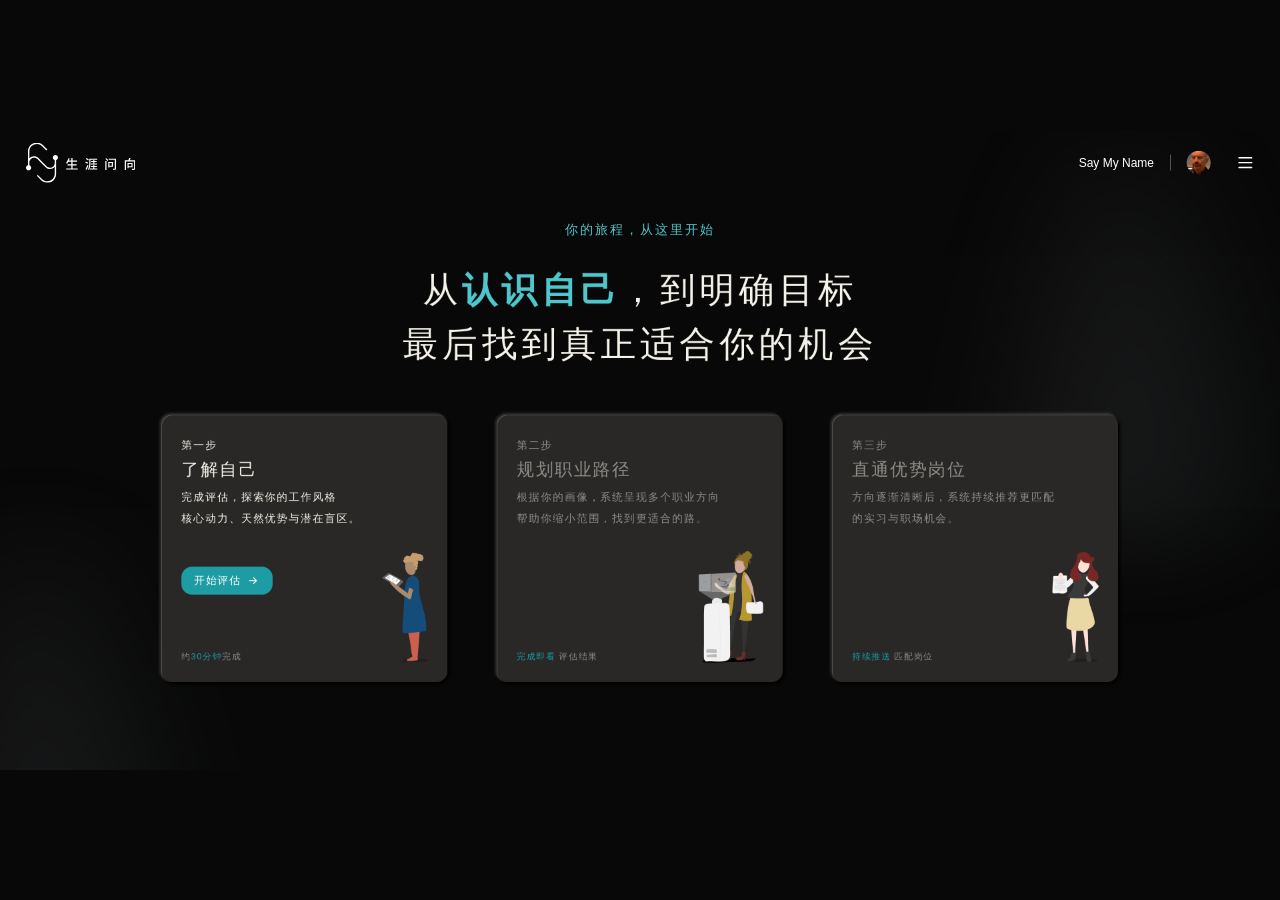
==== commit 855c3313: "Bust cache for hover and scaling update" ====
--- a/index.html
+++ b/index.html
@@ -4,7 +4,7 @@
     <meta charset="UTF-8" />
     <meta name="viewport" content="width=device-width, initial-scale=1.0" />
     <title>生涯问向</title>
-    <link rel="stylesheet" href="./style.css?v=bgfade1" />
+    <link rel="stylesheet" href="./style.css?v=hover-scale-1280" />
   </head>
   <body>
     <main class="viewport" aria-label="生涯问向引导页">
@@ -95,6 +95,6 @@
       </section>
     </main>
 
-    <script src="./script.js?v=bgfade1"></script>
+    <script src="./script.js?v=hover-scale-1280"></script>
   </body>
 </html>
--- a/style.css
+++ b/style.css
@@ -28,7 +28,8 @@
   width: 100%;
   height: 100%;
   margin: 0;
-  overflow: hidden;
+  overflow-x: auto;
+  overflow-y: hidden;
   background: var(--bg);
   font-family: "Noto Sans SC", "PingFang SC", "Microsoft YaHei", Arial, sans-serif;
 }
@@ -41,6 +42,7 @@
 .viewport {
   position: relative;
   width: 100vw;
+  min-width: 1280px;
   height: 100vh;
   overflow: hidden;
   background: var(--bg);
@@ -268,30 +270,15 @@
   font-weight: 400;
   line-height: 81px;
   letter-spacing: 6.36px;
+  opacity: 0;
+  transform: translateY(18px);
+  will-change: transform, opacity;
+  animation: titleFadeLift 1200ms cubic-bezier(0.16, 1, 0.3, 1) 90ms forwards;
 }
 
 h1 .accent {
   color: #4ec6cc;
   font-weight: 700;
-}
-
-.split-line {
-  display: block;
-  white-space: nowrap;
-}
-
-.split-word,
-.split-char {
-  display: inline-block;
-}
-
-.split-char {
-  opacity: 0;
-  transform: translateY(34px) rotateX(72deg) scale(0.92);
-  transform-origin: 50% 100%;
-  will-change: transform, opacity;
-  animation: splitTextReveal 860ms cubic-bezier(0.16, 1, 0.3, 1) forwards;
-  animation-delay: calc(120ms + var(--char-index) * 24ms);
 }
 
 .eyebrow {
@@ -326,11 +313,11 @@
   overflow: hidden;
   isolation: isolate;
   opacity: 0;
-  transform: perspective(1100px) rotateY(-42deg) rotateX(10deg) translate3d(-74px, 26px, -70px) scale(0.94);
+  transform: translateY(22px);
   transform-origin: 50% 50%;
   will-change: transform, opacity;
-  animation: cardFlipIn 980ms cubic-bezier(0.18, 0.92, 0.22, 1) forwards;
-  animation-delay: calc(660ms + var(--card-index, 0) * 180ms);
+  animation: cardFadeLiftIn 760ms cubic-bezier(0.16, 1, 0.3, 1) forwards;
+  animation-delay: calc(180ms + var(--card-index, 0) * 120ms);
   transition: border-color 420ms cubic-bezier(0.16, 1, 0.3, 1), box-shadow 420ms cubic-bezier(0.16, 1, 0.3, 1), background-color 420ms cubic-bezier(0.16, 1, 0.3, 1), transform 520ms cubic-bezier(0.16, 1, 0.3, 1);
 }
 
@@ -362,9 +349,9 @@
 }
 
 .card:hover {
-  background-color: #2d2c2a;
-  box-shadow: 2px 2px 4px #000, -2px -2px 4px rgba(255, 255, 255, 0.22), inset -1px -1px 0.5px #000, inset 1px 1px 0.5px rgba(255, 255, 255, 0.24), 0 30px 60px rgba(0, 0, 0, 0.32), 0 0 32px rgba(48, 177, 184, 0.08);
-  transform: perspective(1100px) translate3d(0, -8px, 34px) rotateX(1.4deg);
+  background-color: var(--panel);
+  box-shadow: 2px 2px 4px #000, -2px -2px 4px rgba(255, 255, 255, 0.2), inset -1px -1px 0.5px #000, inset 1px 1px 0.5px rgba(255, 255, 255, 0.2);
+  transform: translateY(0);
 }
 
 .card:nth-child(2) {
@@ -537,23 +524,15 @@
   transform: translateX(-50%) translateY(0);
 }
 
-@keyframes splitTextReveal {
+@keyframes titleFadeLift {
   0% {
     opacity: 0;
-    transform: translateY(34px) rotateX(72deg) scale(0.92);
-    filter: blur(7px);
-  }
-
-  62% {
-    opacity: 1;
-    transform: translateY(-4px) rotateX(-7deg) scale(1.015);
-    filter: blur(0);
+    transform: translateY(18px);
   }
 
   100% {
     opacity: 1;
-    transform: translateY(0) rotateX(0deg) scale(1);
-    filter: blur(0);
+    transform: translateY(0);
   }
 }
 
@@ -591,23 +570,15 @@
   }
 }
 
-@keyframes cardFlipIn {
+@keyframes cardFadeLiftIn {
   0% {
     opacity: 0;
-    transform: perspective(1100px) rotateY(-42deg) rotateX(10deg) translate3d(-74px, 26px, -70px) scale(0.94);
-    filter: blur(8px);
-  }
-
-  68% {
-    opacity: 1;
-    transform: perspective(1100px) rotateY(5deg) rotateX(-2deg) translate3d(0, -5px, 18px) scale(1.01);
-    filter: blur(0);
+    transform: translateY(22px);
   }
 
   100% {
     opacity: 1;
-    transform: perspective(1100px) rotateY(0deg) rotateX(0deg) translate3d(0, 0, 0) scale(1);
-    filter: blur(0);
+    transform: translateY(0);
   }
 }
 
@@ -615,7 +586,7 @@
   .eyebrow,
   .grid-bg,
   .title-glow,
-  .split-char,
+  h1,
   .card {
     animation: none;
     opacity: 1;
